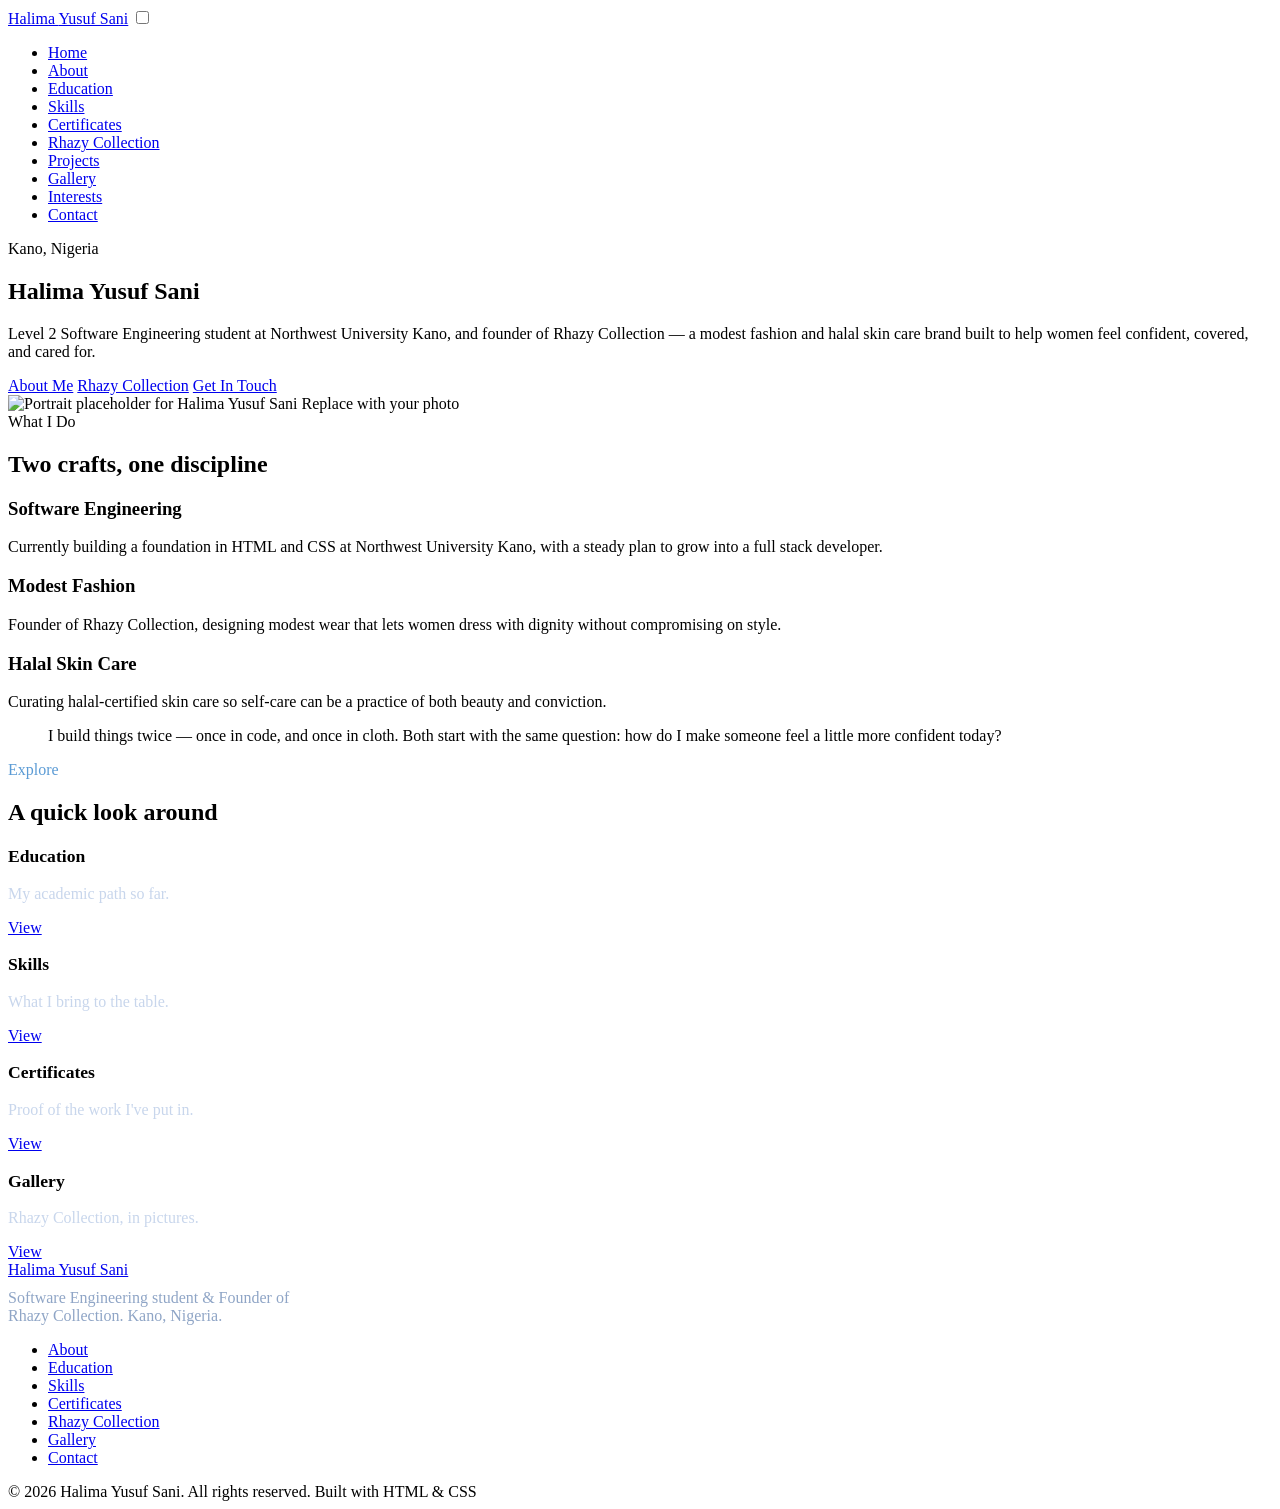
==== index.html @ 11e37f2a "Add files via upload" ====
<!DOCTYPE html>
<html lang="en">
<head>
<meta charset="UTF-8">
<meta name="viewport" content="width=device-width, initial-scale=1.0">
<title>Halima Yusuf Sani — Software Engineering Student &amp; Founder, Rhazy Collection</title>
<meta name="description" content="Portfolio of Halima Yusuf Sani, Level 2 Software Engineering student at Northwest University Kano and founder of Rhazy Collection.">
<link rel="icon" href="assets/images/favicon.svg" type="image/svg+xml">
<link rel="stylesheet" href="css/style.css">
</head>
<body>

<header class="site-header">
  <div class="nav-row">
    <a href="index.html" class="wordmark">Halima <span>Yusuf Sani</span></a>
    <input type="checkbox" id="menu-toggle" class="menu-toggle">
    <label for="menu-toggle" class="menu-btn" aria-label="Open menu"><span></span></label>
    <nav class="primary-nav">
      <ul>
        <li><a href="index.html" class="active">Home</a></li>
        <li><a href="about.html">About</a></li>
        <li><a href="education.html">Education</a></li>
        <li><a href="skills.html">Skills</a></li>
        <li><a href="certificates.html">Certificates</a></li>
        <li><a href="business.html">Rhazy Collection</a></li>
        <li><a href="projects.html">Projects</a></li>
        <li><a href="gallery.html">Gallery</a></li>
        <li><a href="interests.html">Interests</a></li>
        <li><a href="contact.html">Contact</a></li>
      </ul>
    </nav>
  </div>
</header>

<main>
  <section class="hero">
    <div class="wrap hero-grid">
      <div>
        <span class="eyebrow">Kano, Nigeria</span>
        <h1>Halima Yusuf Sani</h1>
        <p class="lede">
          Level 2 Software Engineering student at Northwest University Kano, and founder
          of Rhazy Collection — a modest fashion and halal skin care brand built to help
          women feel confident, covered, and cared for.
        </p>
        <div class="stitch-divider"></div>
        <div class="hero-actions">
          <a href="about.html" class="btn btn-solid">About Me</a>
          <a href="business.html" class="btn btn-ghost">Rhazy Collection</a>
          <a href="contact.html" class="btn btn-ghost">Get In Touch</a>
        </div>
      </div>
      <div class="portrait-frame">
        <img src="assets/images/portrait-placeholder.svg" alt="Portrait placeholder for Halima Yusuf Sani">
        <span class="portrait-tag">Replace with your photo</span>
      </div>
    </div>
  </section>

  <section class="bg-cloud">
    <div class="wrap">
      <div class="section-head">
        <span class="eyebrow">What I Do</span>
        <h2>Two crafts, one discipline</h2>
        <div class="stitch-divider"></div>
      </div>
      <div class="grid grid-3">
        <div class="card">
          <h3>Software Engineering</h3>
          <p>Currently building a foundation in HTML and CSS at Northwest University
          Kano, with a steady plan to grow into a full stack developer.</p>
        </div>
        <div class="card">
          <h3>Modest Fashion</h3>
          <p>Founder of Rhazy Collection, designing modest wear that lets women dress
          with dignity without compromising on style.</p>
        </div>
        <div class="card">
          <h3>Halal Skin Care</h3>
          <p>Curating halal-certified skin care so self-care can be a practice of both
          beauty and conviction.</p>
        </div>
      </div>
    </div>
  </section>

  <section>
    <div class="wrap">
      <blockquote class="pull-quote">
        I build things twice — once in code, and once in cloth. Both start with the
        same question: how do I make someone feel a little more confident today?
      </blockquote>
    </div>
  </section>

  <section class="bg-ink">
    <div class="wrap">
      <div class="section-head">
        <span class="eyebrow" style="color:#5B9BD5">Explore</span>
        <h2>A quick look around</h2>
        <div class="stitch-divider on-dark"></div>
      </div>
      <div class="grid grid-4">
        <div>
          <h3 style="font-size:1.1rem">Education</h3>
          <p style="color:#C8D6EC">My academic path so far.</p>
          <a href="education.html" class="btn btn-ghost on-dark">View</a>
        </div>
        <div>
          <h3 style="font-size:1.1rem">Skills</h3>
          <p style="color:#C8D6EC">What I bring to the table.</p>
          <a href="skills.html" class="btn btn-ghost on-dark">View</a>
        </div>
        <div>
          <h3 style="font-size:1.1rem">Certificates</h3>
          <p style="color:#C8D6EC">Proof of the work I've put in.</p>
          <a href="certificates.html" class="btn btn-ghost on-dark">View</a>
        </div>
        <div>
          <h3 style="font-size:1.1rem">Gallery</h3>
          <p style="color:#C8D6EC">Rhazy Collection, in pictures.</p>
          <a href="gallery.html" class="btn btn-ghost on-dark">View</a>
        </div>
      </div>
    </div>
  </section>
</main>

<footer class="site-footer">
  <div class="wrap">
    <div class="footer-grid">
      <div>
        <a href="index.html" class="wordmark">Halima Yusuf Sani</a>
        <p style="color:#8FA5C6; max-width:36ch; margin-top:10px;">Software Engineering student &amp; Founder of Rhazy Collection. Kano, Nigeria.</p>
      </div>
      <nav class="footer-nav">
        <ul>
          <li><a href="about.html">About</a></li>
          <li><a href="education.html">Education</a></li>
          <li><a href="skills.html">Skills</a></li>
          <li><a href="certificates.html">Certificates</a></li>
          <li><a href="business.html">Rhazy Collection</a></li>
          <li><a href="gallery.html">Gallery</a></li>
          <li><a href="contact.html">Contact</a></li>
        </ul>
      </nav>
    </div>
    <div class="footer-bottom">
      <span>&copy; 2026 Halima Yusuf Sani. All rights reserved.</span>
      <span>Built with HTML &amp; CSS</span>
    </div>
  </div>
</footer>

</body>
</html>
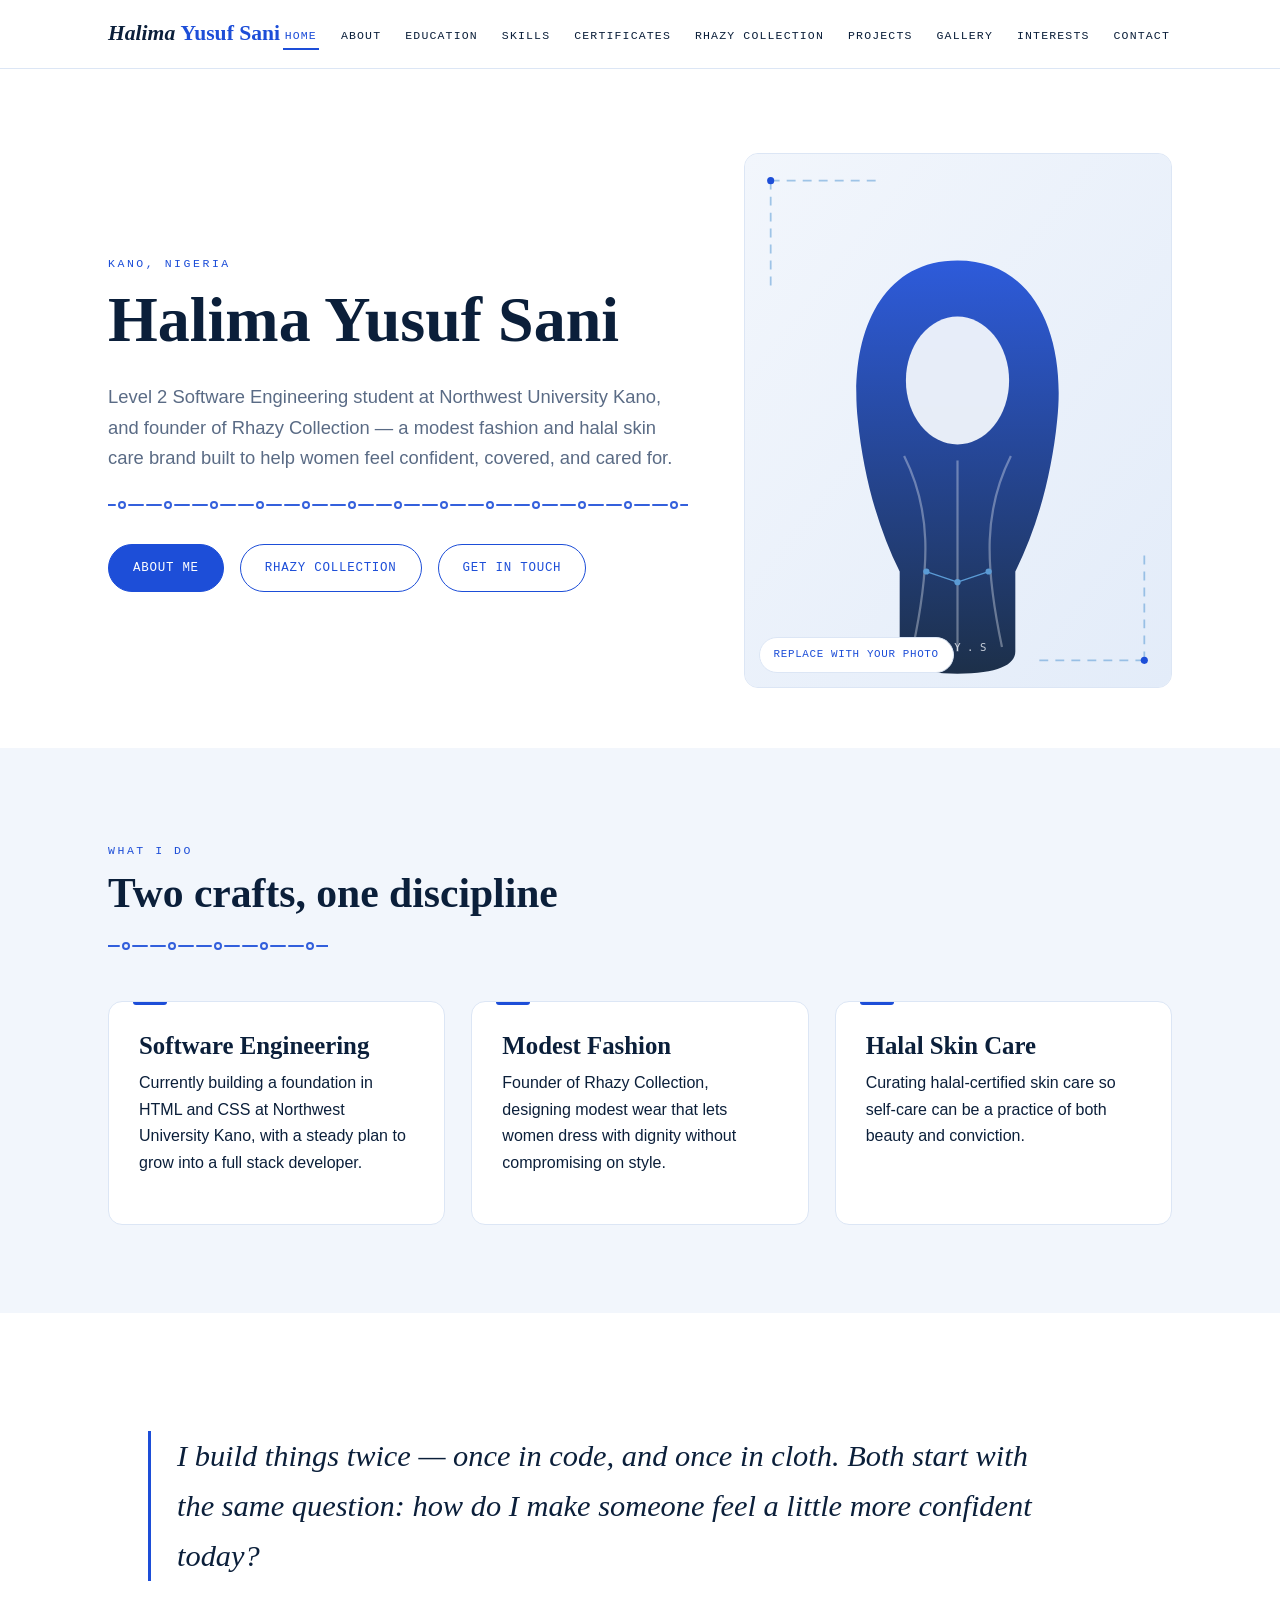
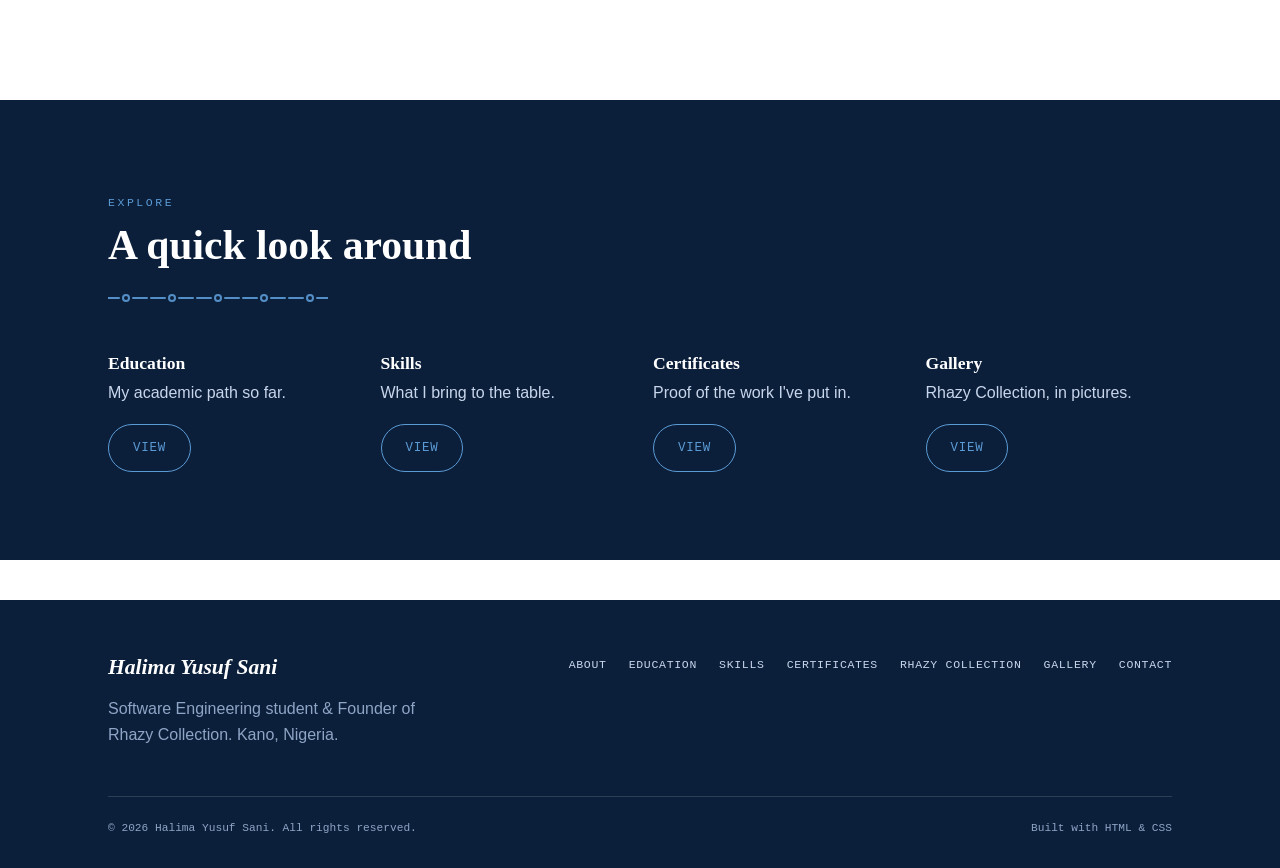
==== commit 8662ffc7: "Add files via upload Updated" ====
--- a/index.html
+++ b/index.html
@@ -5,8 +5,8 @@
 <meta name="viewport" content="width=device-width, initial-scale=1.0">
 <title>Halima Yusuf Sani — Software Engineering Student &amp; Founder, Rhazy Collection</title>
 <meta name="description" content="Portfolio of Halima Yusuf Sani, Level 2 Software Engineering student at Northwest University Kano and founder of Rhazy Collection.">
-<link rel="icon" href="assets/images/favicon.svg" type="image/svg+xml">
-<link rel="stylesheet" href="css/style.css">
+<link rel="icon" href="favicon.svg" type="image/svg+xml">
+<link rel="stylesheet" href="style.css">
 </head>
 <body>
 
@@ -51,7 +51,7 @@
         </div>
       </div>
       <div class="portrait-frame">
-        <img src="assets/images/portrait-placeholder.svg" alt="Portrait placeholder for Halima Yusuf Sani">
+        <img src="portrait-placeholder.svg" alt="Portrait placeholder for Halima Yusuf Sani">
         <span class="portrait-tag">Replace with your photo</span>
       </div>
     </div>
--- a/style.css
+++ b/style.css
@@ -0,0 +1,523 @@
+/* ==========================================================================
+   Halima Yusuf Sani — Portfolio Stylesheet
+   Palette: Ink Navy / Royal Blue / Sky / Paper White / Cloud / Slate
+   Type: Fraunces (display) · Manrope (body) · JetBrains Mono (utility)
+   Signature motif: the "stitch–trace" line — a running stitch that reads
+   as a circuit trace, tying software engineering to Rhazy Collection.
+   ========================================================================== */
+
+@import url('https://fonts.googleapis.com/css2?family=Fraunces:ital,opsz,wght@0,9..144,300;0,9..144,500;0,9..144,600;1,9..144,500;1,9..144,600&family=Manrope:wght@400;500;600;700;800&family=JetBrains+Mono:wght@400;500;600&display=swap');
+
+:root {
+  --ink: #0B1F3A;
+  --royal: #1D4ED8;
+  --royal-dark: #16359E;
+  --sky: #5B9BD5;
+  --paper: #FFFFFF;
+  --cloud: #F2F6FC;
+  --slate: #5A6B85;
+  --line: #DCE6F5;
+
+  --font-display: 'Fraunces', Georgia, serif;
+  --font-body: 'Manrope', -apple-system, BlinkMacSystemFont, sans-serif;
+  --font-mono: 'JetBrains Mono', 'Courier New', monospace;
+
+  --max-w: 1120px;
+  --radius: 14px;
+}
+
+* { box-sizing: border-box; }
+html { scroll-behavior: smooth; }
+
+body {
+  margin: 0;
+  font-family: var(--font-body);
+  color: var(--ink);
+  background: var(--paper);
+  line-height: 1.65;
+  -webkit-font-smoothing: antialiased;
+}
+
+img { max-width: 100%; display: block; }
+
+a { color: var(--royal); text-decoration: none; }
+a:hover { color: var(--royal-dark); }
+
+:focus-visible {
+  outline: 2px solid var(--royal);
+  outline-offset: 3px;
+}
+
+h1, h2, h3, h4 {
+  font-family: var(--font-display);
+  color: var(--ink);
+  margin: 0 0 0.4em;
+  line-height: 1.15;
+  font-weight: 600;
+}
+
+h1 { font-size: clamp(2.4rem, 5vw, 4rem); }
+h2 { font-size: clamp(1.8rem, 3.4vw, 2.6rem); }
+h3 { font-size: clamp(1.25rem, 2vw, 1.55rem); }
+
+p { margin: 0 0 1.1em; color: var(--ink); }
+
+.eyebrow {
+  font-family: var(--font-mono);
+  font-size: 0.72rem;
+  letter-spacing: 0.22em;
+  text-transform: uppercase;
+  color: var(--royal);
+  display: inline-block;
+  margin-bottom: 0.9em;
+}
+
+.lede {
+  font-size: 1.15rem;
+  color: var(--slate);
+  max-width: 62ch;
+}
+
+.wrap {
+  max-width: var(--max-w);
+  margin: 0 auto;
+  padding: 0 28px;
+}
+
+section { padding: 88px 0; }
+section.tight { padding: 56px 0; }
+.bg-cloud { background: var(--cloud); }
+.bg-ink { background: var(--ink); color: var(--paper); }
+.bg-ink h1, .bg-ink h2, .bg-ink h3, .bg-ink p { color: var(--paper); }
+.bg-ink .lede { color: #C8D6EC; }
+
+/* ---------- Stitch / Circuit divider (signature element) ---------- */
+.stitch-divider {
+  height: 22px;
+  width: 100%;
+  background-repeat: repeat-x;
+  background-position: center;
+  background-size: 46px 22px;
+  background-image: url("data:image/svg+xml,%3Csvg xmlns='http://www.w3.org/2000/svg' width='46' height='22' viewBox='0 0 46 22'%3E%3Cline x1='2' y1='11' x2='16' y2='11' stroke='%231D4ED8' stroke-width='2' stroke-linecap='round'/%3E%3Ccircle cx='23' cy='11' r='3' fill='none' stroke='%231D4ED8' stroke-width='2'/%3E%3Cline x1='30' y1='11' x2='44' y2='11' stroke='%231D4ED8' stroke-width='2' stroke-linecap='round'/%3E%3C/svg%3E");
+  opacity: 0.9;
+  margin: 8px 0 0;
+}
+.stitch-divider.on-dark {
+  background-image: url("data:image/svg+xml,%3Csvg xmlns='http://www.w3.org/2000/svg' width='46' height='22' viewBox='0 0 46 22'%3E%3Cline x1='2' y1='11' x2='16' y2='11' stroke='%235B9BD5' stroke-width='2' stroke-linecap='round'/%3E%3Ccircle cx='23' cy='11' r='3' fill='none' stroke='%235B9BD5' stroke-width='2'/%3E%3Cline x1='30' y1='11' x2='44' y2='11' stroke='%235B9BD5' stroke-width='2' stroke-linecap='round'/%3E%3C/svg%3E");
+}
+.section-head { margin-bottom: 44px; }
+.section-head .stitch-divider { max-width: 220px; }
+
+/* ---------- Header / Nav ---------- */
+header.site-header {
+  position: sticky;
+  top: 0;
+  z-index: 50;
+  background: rgba(255,255,255,0.92);
+  backdrop-filter: blur(8px);
+  border-bottom: 1px solid var(--line);
+}
+.nav-row {
+  max-width: var(--max-w);
+  margin: 0 auto;
+  padding: 16px 28px;
+  display: flex;
+  align-items: center;
+  justify-content: space-between;
+}
+.wordmark {
+  font-family: var(--font-display);
+  font-style: italic;
+  font-weight: 600;
+  font-size: 1.35rem;
+  color: var(--ink);
+}
+.wordmark span { color: var(--royal); font-style: normal; }
+
+nav.primary-nav ul {
+  list-style: none;
+  display: flex;
+  flex-wrap: wrap;
+  gap: 8px 20px;
+  margin: 0;
+  padding: 0;
+  justify-content: flex-end;
+}
+nav.primary-nav a {
+  font-family: var(--font-mono);
+  font-size: 0.72rem;
+  letter-spacing: 0.1em;
+  text-transform: uppercase;
+  color: var(--ink);
+  padding: 6px 2px;
+  border-bottom: 2px solid transparent;
+}
+nav.primary-nav a:hover,
+nav.primary-nav a.active {
+  color: var(--royal);
+  border-bottom-color: var(--royal);
+}
+
+/* Pure-CSS mobile menu (checkbox hack — no JS) */
+.menu-toggle { display: none; }
+.menu-btn {
+  display: none;
+  width: 40px; height: 40px;
+  border-radius: 8px;
+  border: 1px solid var(--line);
+  align-items: center;
+  justify-content: center;
+  cursor: pointer;
+}
+.menu-btn span,
+.menu-btn::before,
+.menu-btn::after {
+  content: '';
+  display: block;
+  width: 18px; height: 2px;
+  background: var(--ink);
+  position: relative;
+}
+.menu-btn::before { margin-bottom: 5px; }
+.menu-btn::after { margin-top: 5px; }
+
+@media (max-width: 820px) {
+  .menu-btn { display: flex; }
+  nav.primary-nav {
+    position: absolute;
+    top: 100%; left: 0; right: 0;
+    background: var(--paper);
+    border-bottom: 1px solid var(--line);
+    max-height: 0;
+    overflow: hidden;
+    transition: max-height 0.32s ease;
+  }
+  nav.primary-nav ul {
+    flex-direction: column;
+    gap: 0;
+    padding: 8px 28px 18px;
+  }
+  nav.primary-nav ul li { border-top: 1px solid var(--line); }
+  nav.primary-nav ul li:first-child { border-top: none; }
+  nav.primary-nav a { display: block; padding: 13px 0; border-bottom: none; }
+  .menu-toggle:checked ~ nav.primary-nav { max-height: 620px; }
+}
+
+/* ---------- Hero ---------- */
+.hero {
+  padding: 84px 0 60px;
+}
+.hero-grid {
+  display: grid;
+  grid-template-columns: 1.15fr 0.85fr;
+  gap: 56px;
+  align-items: center;
+}
+@media (max-width: 860px) {
+  .hero-grid { grid-template-columns: 1fr; }
+}
+.hero-actions { display: flex; gap: 16px; flex-wrap: wrap; margin-top: 28px; }
+
+.btn {
+  display: inline-flex;
+  align-items: center;
+  gap: 8px;
+  font-family: var(--font-mono);
+  font-size: 0.78rem;
+  letter-spacing: 0.06em;
+  text-transform: uppercase;
+  padding: 13px 24px;
+  border-radius: 999px;
+  border: 1.5px solid var(--royal);
+  transition: transform 0.18s ease, background 0.18s ease, color 0.18s ease;
+}
+.btn-solid { background: var(--royal); color: var(--paper); }
+.btn-solid:hover { background: var(--royal-dark); color: var(--paper); transform: translateY(-2px); }
+.btn-ghost { background: transparent; color: var(--royal); }
+.btn-ghost:hover { background: var(--royal); color: var(--paper); transform: translateY(-2px); }
+.btn-ghost.on-dark { border-color: var(--sky); color: var(--sky); }
+.btn-ghost.on-dark:hover { background: var(--sky); color: var(--ink); }
+
+.portrait-frame {
+  position: relative;
+  border-radius: var(--radius);
+  overflow: hidden;
+  background: var(--cloud);
+  border: 1px solid var(--line);
+  aspect-ratio: 4/5;
+}
+.portrait-frame img { width: 100%; height: 100%; object-fit: cover; }
+.portrait-tag {
+  position: absolute;
+  bottom: 14px; left: 14px;
+  background: var(--paper);
+  border: 1px solid var(--line);
+  border-radius: 999px;
+  padding: 8px 14px;
+  font-family: var(--font-mono);
+  font-size: 0.68rem;
+  letter-spacing: 0.06em;
+  text-transform: uppercase;
+  color: var(--royal);
+}
+
+/* ---------- Cards / Grids ---------- */
+.grid { display: grid; gap: 26px; }
+.grid-2 { grid-template-columns: repeat(2, 1fr); }
+.grid-3 { grid-template-columns: repeat(3, 1fr); }
+.grid-4 { grid-template-columns: repeat(4, 1fr); }
+@media (max-width: 860px) {
+  .grid-2, .grid-3, .grid-4 { grid-template-columns: 1fr 1fr; }
+}
+@media (max-width: 560px) {
+  .grid-2, .grid-3, .grid-4 { grid-template-columns: 1fr; }
+}
+
+.card {
+  background: var(--paper);
+  border: 1px solid var(--line);
+  border-radius: var(--radius);
+  padding: 30px;
+  position: relative;
+}
+.card::before {
+  content: '';
+  position: absolute;
+  top: 0; left: 24px;
+  width: 34px; height: 3px;
+  background: var(--royal);
+  border-radius: 0 0 4px 4px;
+}
+
+/* ---------- Timeline (Education) ---------- */
+.timeline { position: relative; padding-left: 34px; }
+.timeline::before {
+  content: '';
+  position: absolute;
+  left: 6px; top: 6px; bottom: 6px;
+  width: 2px;
+  background: var(--line);
+}
+.timeline-item { position: relative; padding-bottom: 44px; }
+.timeline-item:last-child { padding-bottom: 0; }
+.timeline-item::before {
+  content: '';
+  position: absolute;
+  left: -34px; top: 4px;
+  width: 14px; height: 14px;
+  border-radius: 50%;
+  background: var(--paper);
+  border: 3px solid var(--royal);
+}
+.timeline-year {
+  font-family: var(--font-mono);
+  font-size: 0.72rem;
+  letter-spacing: 0.1em;
+  color: var(--royal);
+  text-transform: uppercase;
+  display: block;
+  margin-bottom: 4px;
+}
+
+/* ---------- Skills ---------- */
+.skill-row { margin-bottom: 24px; }
+.skill-row-head {
+  display: flex; justify-content: space-between; align-items: baseline;
+  margin-bottom: 8px;
+  font-family: var(--font-mono);
+  font-size: 0.78rem;
+  letter-spacing: 0.04em;
+}
+.skill-row-head span:last-child { color: var(--slate); }
+.skill-bar-track {
+  height: 8px;
+  background: var(--cloud);
+  border-radius: 999px;
+  overflow: hidden;
+  border: 1px solid var(--line);
+}
+.skill-bar-fill { height: 100%; background: var(--royal); border-radius: 999px; }
+
+.tag-cloud { display: flex; flex-wrap: wrap; gap: 10px; }
+.tag {
+  font-family: var(--font-mono);
+  font-size: 0.72rem;
+  letter-spacing: 0.05em;
+  text-transform: uppercase;
+  padding: 8px 14px;
+  border: 1px solid var(--line);
+  border-radius: 999px;
+  color: var(--ink);
+  background: var(--cloud);
+}
+
+/* ---------- Certificates ---------- */
+.cert-card {
+  border: 1px solid var(--line);
+  border-radius: var(--radius);
+  overflow: hidden;
+  background: var(--paper);
+}
+.cert-card img { width: 100%; border-bottom: 1px solid var(--line); }
+.cert-body { padding: 22px 26px 26px; }
+.cert-body h3 { margin-bottom: 6px; }
+.cert-meta {
+  font-family: var(--font-mono);
+  font-size: 0.72rem;
+  color: var(--slate);
+  letter-spacing: 0.04em;
+  margin-bottom: 12px;
+}
+
+/* ---------- Gallery ---------- */
+.gallery-grid {
+  display: grid;
+  grid-template-columns: repeat(3, 1fr);
+  gap: 18px;
+}
+@media (max-width: 760px) {
+  .gallery-grid { grid-template-columns: repeat(2, 1fr); }
+}
+@media (max-width: 480px) {
+  .gallery-grid { grid-template-columns: 1fr; }
+}
+.gallery-item {
+  border-radius: var(--radius);
+  overflow: hidden;
+  border: 1px solid var(--line);
+  background: var(--cloud);
+  aspect-ratio: 4/3;
+}
+.gallery-item img { width: 100%; height: 100%; object-fit: cover; transition: transform 0.4s ease; }
+.gallery-item:hover img { transform: scale(1.05); }
+.gallery-caption {
+  font-family: var(--font-mono);
+  font-size: 0.7rem;
+  color: var(--slate);
+  margin-top: 8px;
+  letter-spacing: 0.03em;
+}
+
+/* ---------- Quote / pull ---------- */
+.pull-quote {
+  font-family: var(--font-display);
+  font-style: italic;
+  font-size: clamp(1.3rem, 2.4vw, 1.9rem);
+  color: var(--ink);
+  border-left: 3px solid var(--royal);
+  padding-left: 26px;
+  max-width: 60ch;
+}
+
+/* ---------- Contact ---------- */
+.contact-grid {
+  display: grid;
+  grid-template-columns: 1fr 1fr;
+  gap: 50px;
+}
+@media (max-width: 800px) { .contact-grid { grid-template-columns: 1fr; } }
+.contact-list { list-style: none; padding: 0; margin: 0; }
+.contact-list li {
+  padding: 16px 0;
+  border-top: 1px solid var(--line);
+  display: flex;
+  gap: 16px;
+}
+.contact-list li:last-child { border-bottom: 1px solid var(--line); }
+.contact-list .label {
+  font-family: var(--font-mono);
+  font-size: 0.72rem;
+  letter-spacing: 0.08em;
+  text-transform: uppercase;
+  color: var(--royal);
+  min-width: 90px;
+}
+
+form.contact-form { display: grid; gap: 16px; }
+form.contact-form label {
+  font-family: var(--font-mono);
+  font-size: 0.72rem;
+  letter-spacing: 0.06em;
+  text-transform: uppercase;
+  color: var(--slate);
+  display: block;
+  margin-bottom: 6px;
+}
+form.contact-form input,
+form.contact-form textarea {
+  width: 100%;
+  font-family: var(--font-body);
+  font-size: 0.98rem;
+  padding: 13px 15px;
+  border: 1px solid var(--line);
+  border-radius: 8px;
+  background: var(--cloud);
+  color: var(--ink);
+}
+form.contact-form input:focus,
+form.contact-form textarea:focus { outline: 2px solid var(--royal); background: var(--paper); }
+form.contact-form textarea { resize: vertical; min-height: 140px; }
+
+/* ---------- Footer ---------- */
+footer.site-footer {
+  background: var(--ink);
+  color: var(--paper);
+  padding: 50px 0 30px;
+  margin-top: 40px;
+}
+.footer-grid {
+  display: flex;
+  justify-content: space-between;
+  gap: 30px;
+  flex-wrap: wrap;
+  padding-bottom: 30px;
+  border-bottom: 1px solid rgba(255,255,255,0.14);
+}
+.footer-grid .wordmark { color: var(--paper); }
+.footer-nav ul { list-style: none; display: flex; gap: 22px; flex-wrap: wrap; padding: 0; margin: 0; }
+.footer-nav a {
+  color: #C8D6EC;
+  font-family: var(--font-mono);
+  font-size: 0.72rem;
+  letter-spacing: 0.06em;
+  text-transform: uppercase;
+}
+.footer-nav a:hover { color: var(--sky); }
+.footer-bottom {
+  display: flex;
+  justify-content: space-between;
+  padding-top: 22px;
+  font-family: var(--font-mono);
+  font-size: 0.7rem;
+  color: #8FA5C6;
+  flex-wrap: wrap;
+  gap: 10px;
+}
+
+/* ---------- Thank-you page ---------- */
+.thanks-hero {
+  min-height: 62vh;
+  display: flex;
+  flex-direction: column;
+  align-items: center;
+  justify-content: center;
+  text-align: center;
+  padding: 90px 24px;
+}
+.thanks-hero h1 { max-width: 16ch; }
+.thanks-mark {
+  width: 78px; height: 78px;
+  border-radius: 50%;
+  border: 2px solid var(--royal);
+  display: flex; align-items: center; justify-content: center;
+  margin-bottom: 30px;
+}
+
+/* ---------- Page intro (used on inner pages) ---------- */
+.page-intro { padding: 60px 0 20px; }
+
+/* Reduced motion */
+@media (prefers-reduced-motion: reduce) {
+  html { scroll-behavior: auto; }
+  * { transition: none !important; }
+}
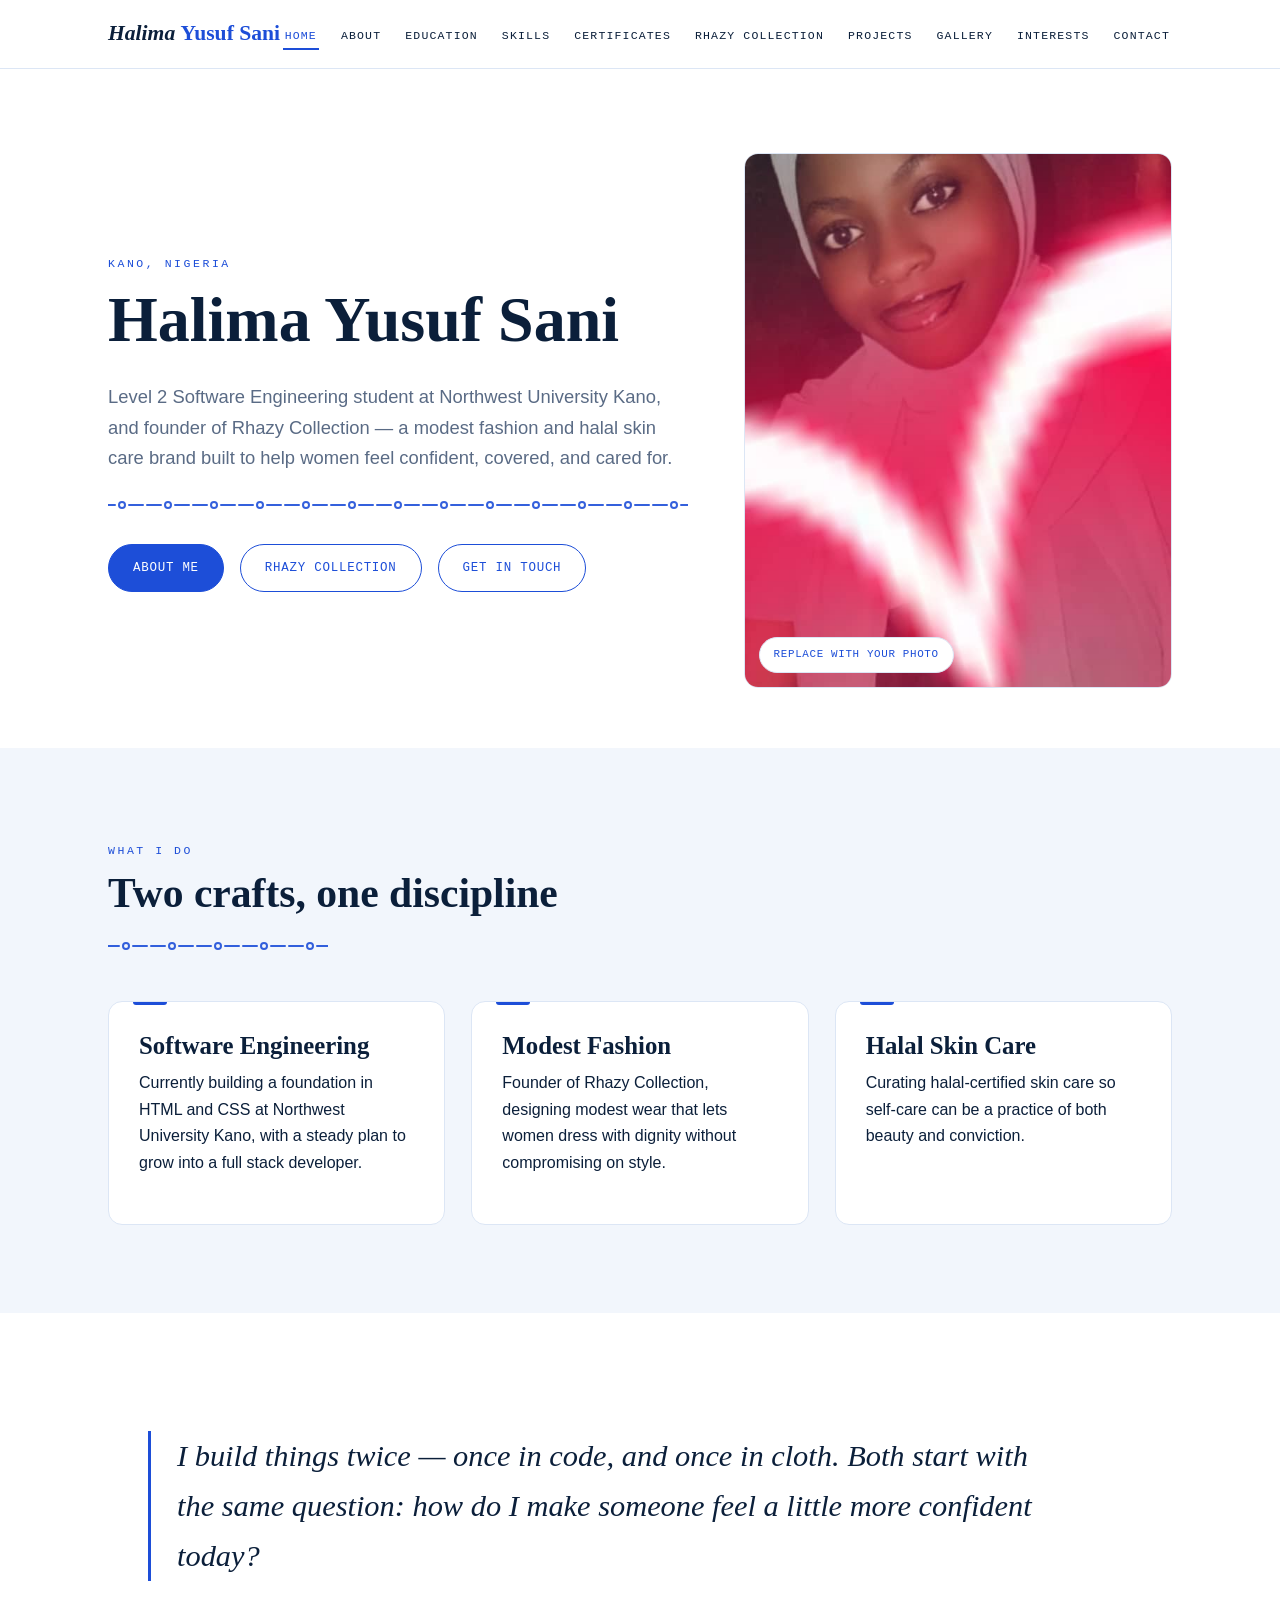
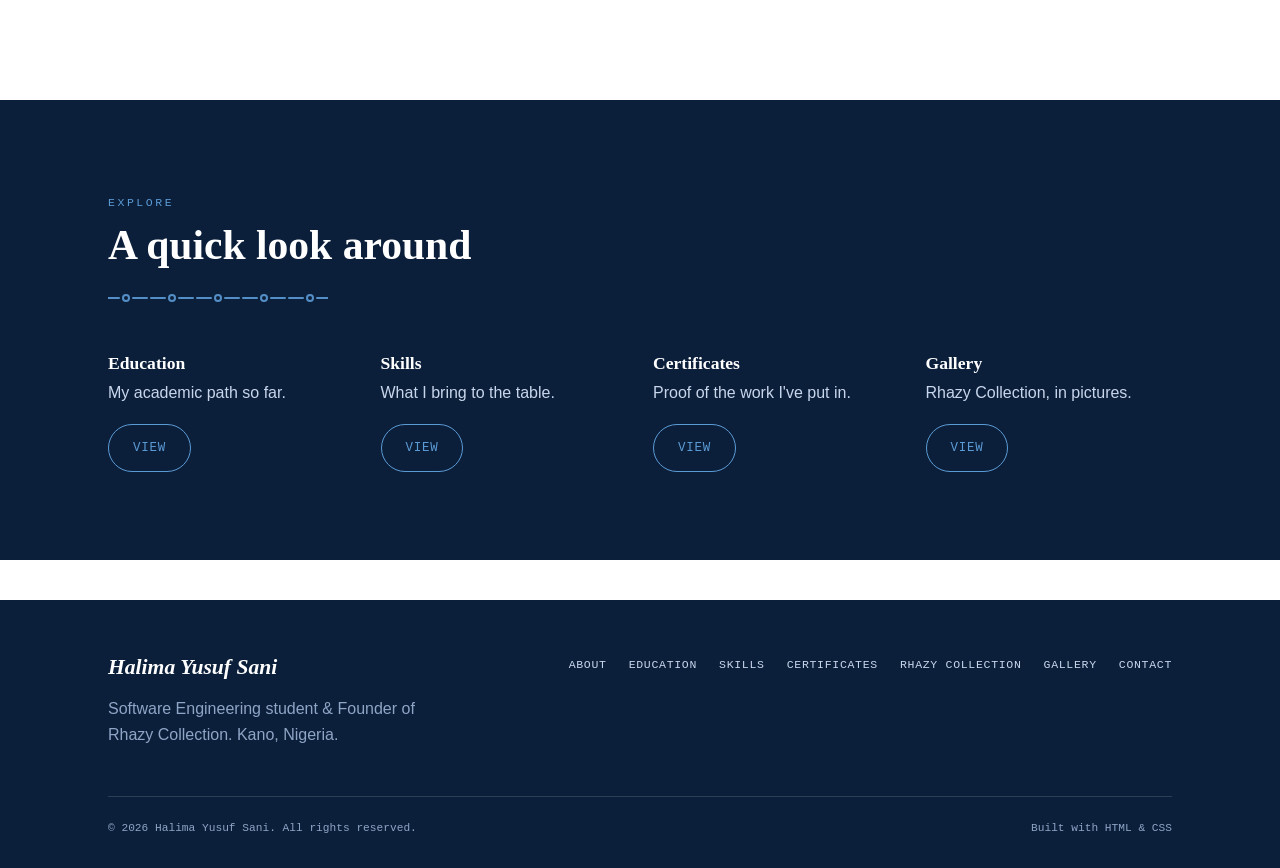
==== commit 8c80ba68: "Update index.html" ====
--- a/index.html
+++ b/index.html
@@ -51,7 +51,7 @@
         </div>
       </div>
       <div class="portrait-frame">
-        <img src="portrait-placeholder.svg" alt="Portrait placeholder for Halima Yusuf Sani">
+        <img src="halima.jpg" alt="Portrait placeholder for Halima Yusuf Sani">
         <span class="portrait-tag">Replace with your photo</span>
       </div>
     </div>
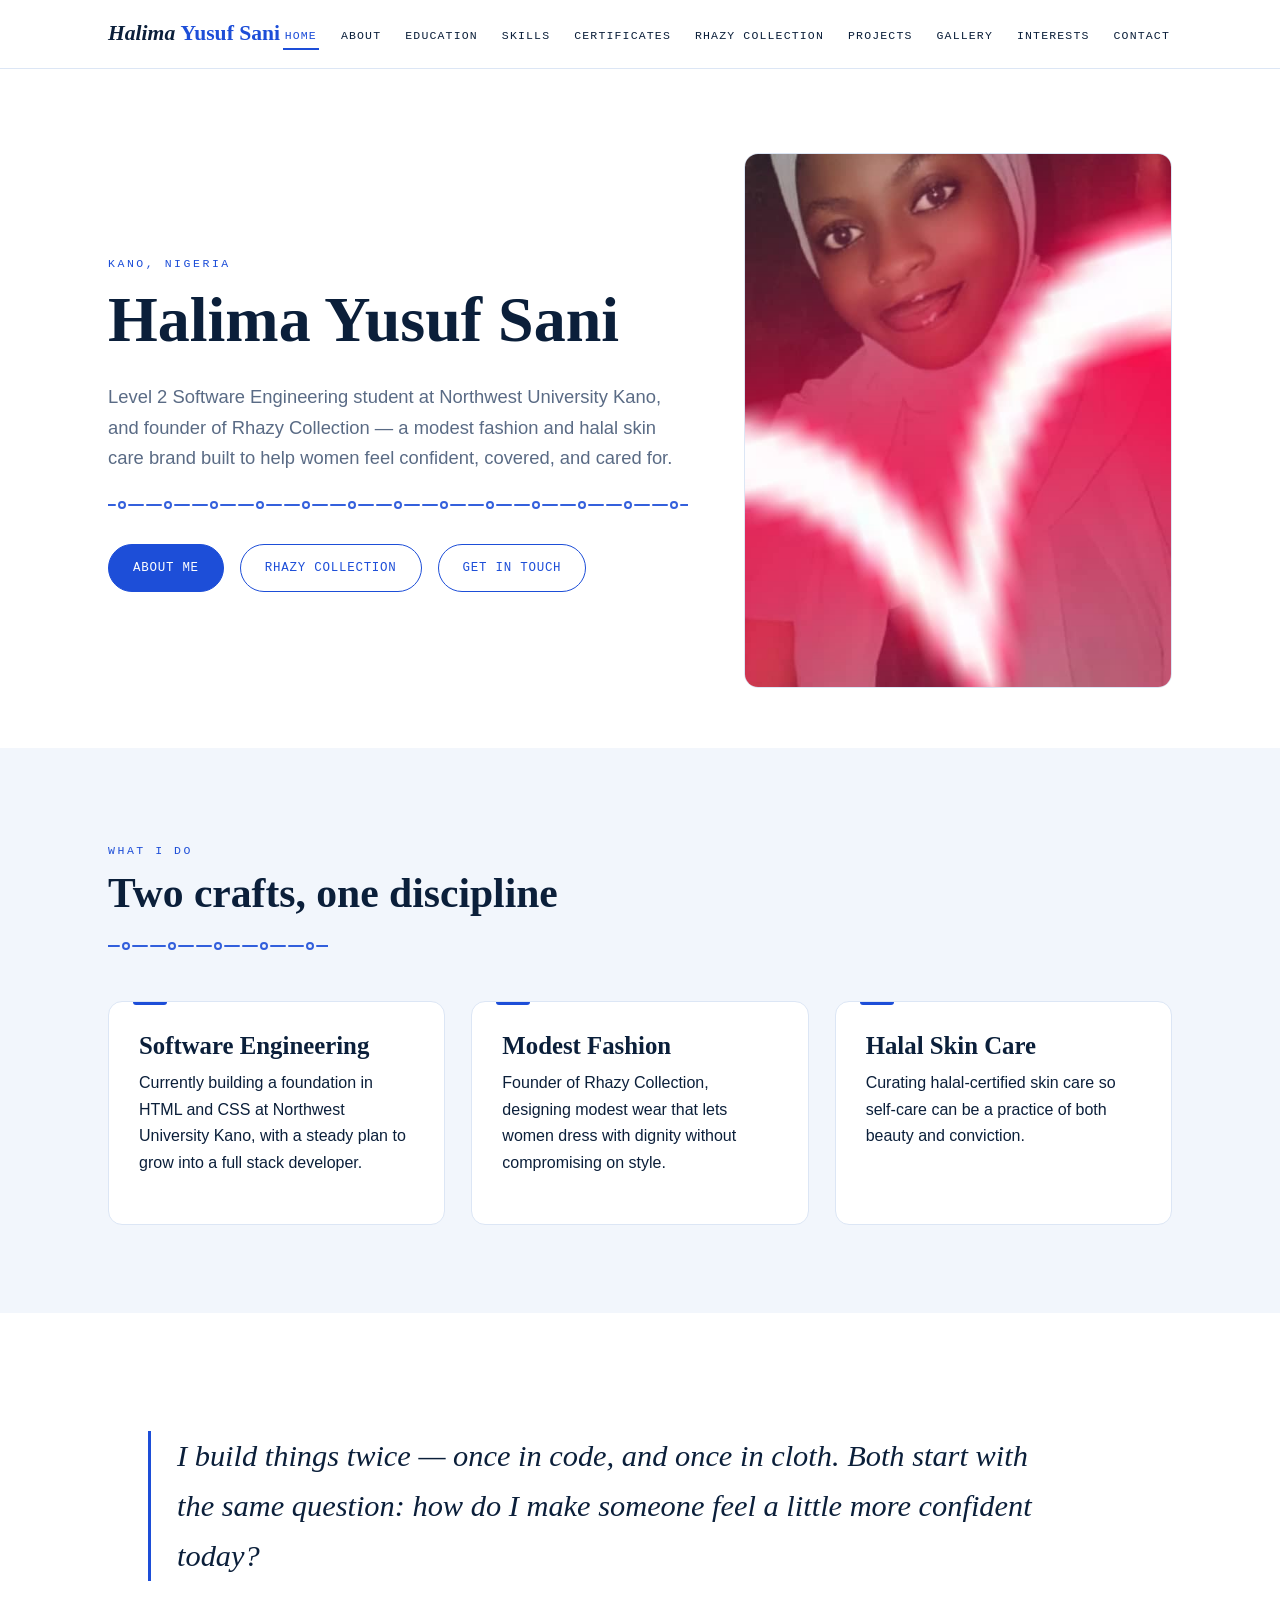
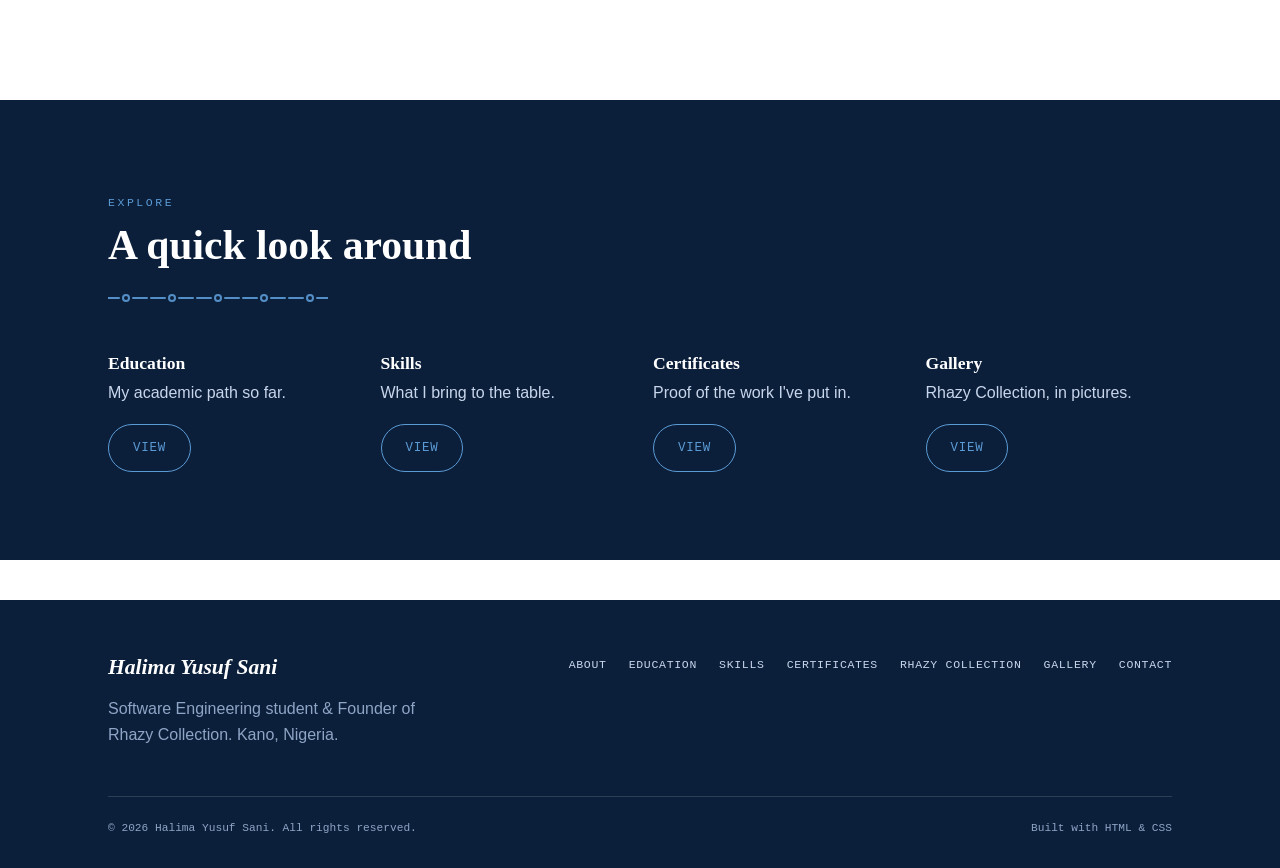
==== commit 6b8a08f9: "Update index.html" ====
--- a/index.html
+++ b/index.html
@@ -52,7 +52,6 @@
       </div>
       <div class="portrait-frame">
         <img src="halima.jpg" alt="Portrait placeholder for Halima Yusuf Sani">
-        <span class="portrait-tag">Replace with your photo</span>
       </div>
     </div>
   </section>
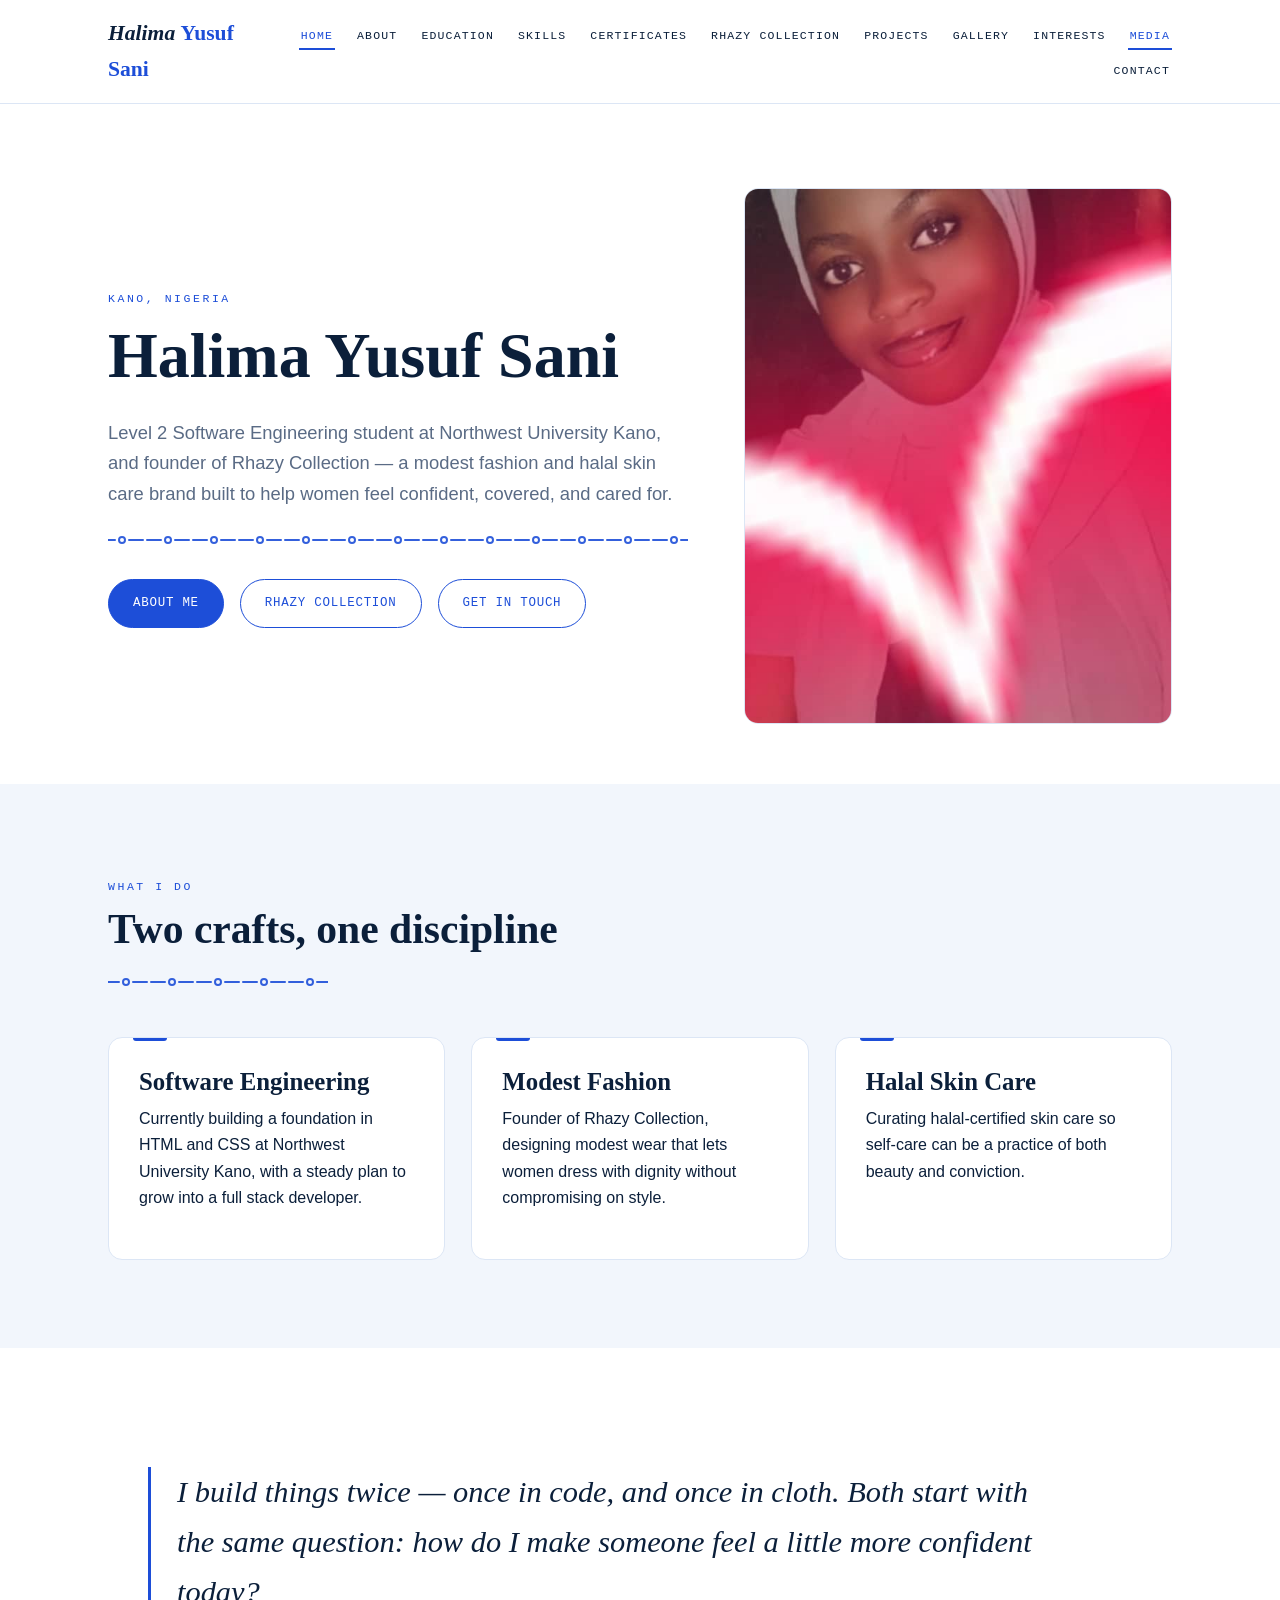
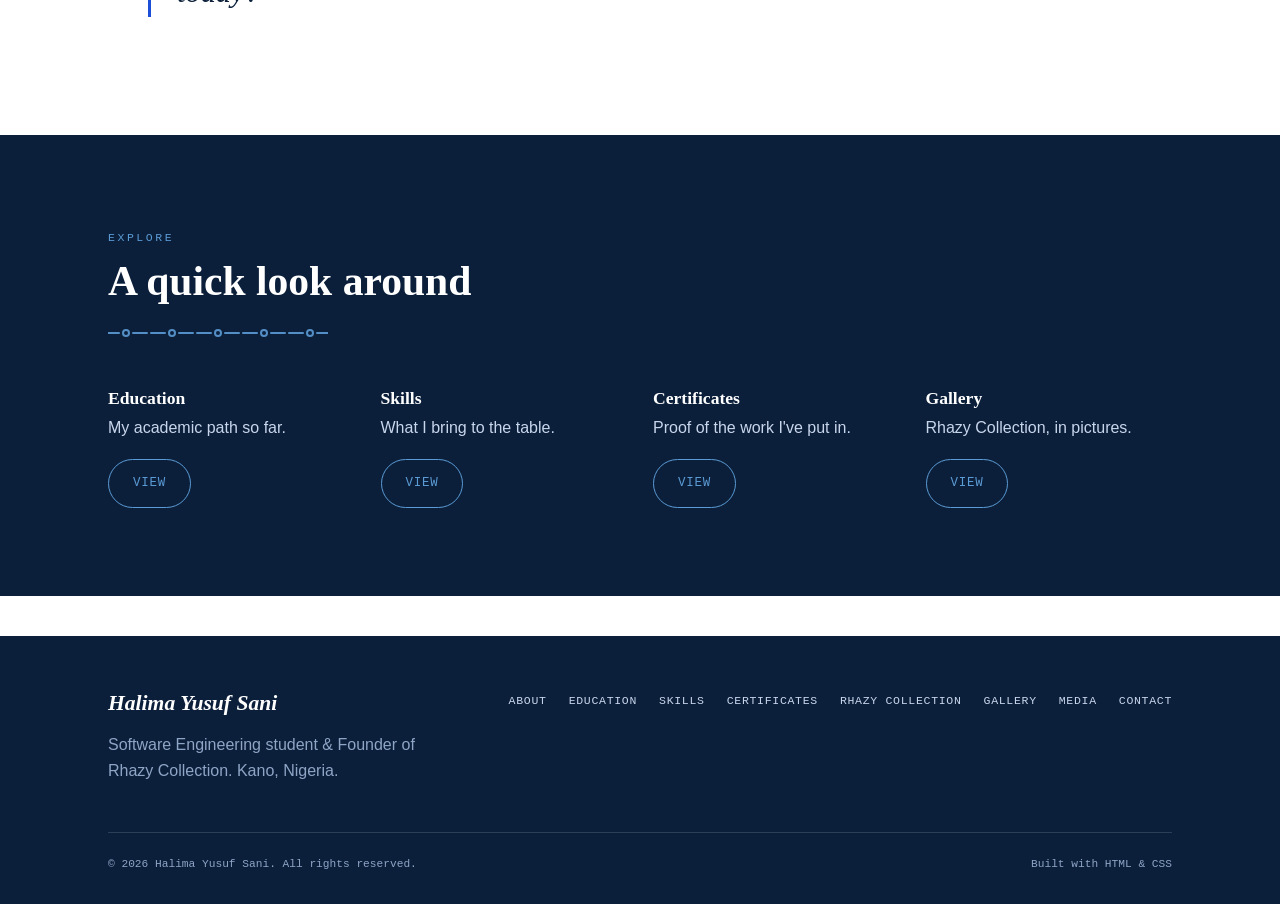
==== commit e7b5d03a: "Update index.html" ====
--- a/index.html
+++ b/index.html
@@ -26,6 +26,7 @@
         <li><a href="projects.html">Projects</a></li>
         <li><a href="gallery.html">Gallery</a></li>
         <li><a href="interests.html">Interests</a></li>
+        <li><a href="media.html" class="active">Media</a></li>
         <li><a href="contact.html">Contact</a></li>
       </ul>
     </nav>
@@ -140,6 +141,7 @@
           <li><a href="certificates.html">Certificates</a></li>
           <li><a href="business.html">Rhazy Collection</a></li>
           <li><a href="gallery.html">Gallery</a></li>
+          <li><a href="media.html" class="active">Media</a></li>
           <li><a href="contact.html">Contact</a></li>
         </ul>
       </nav>
